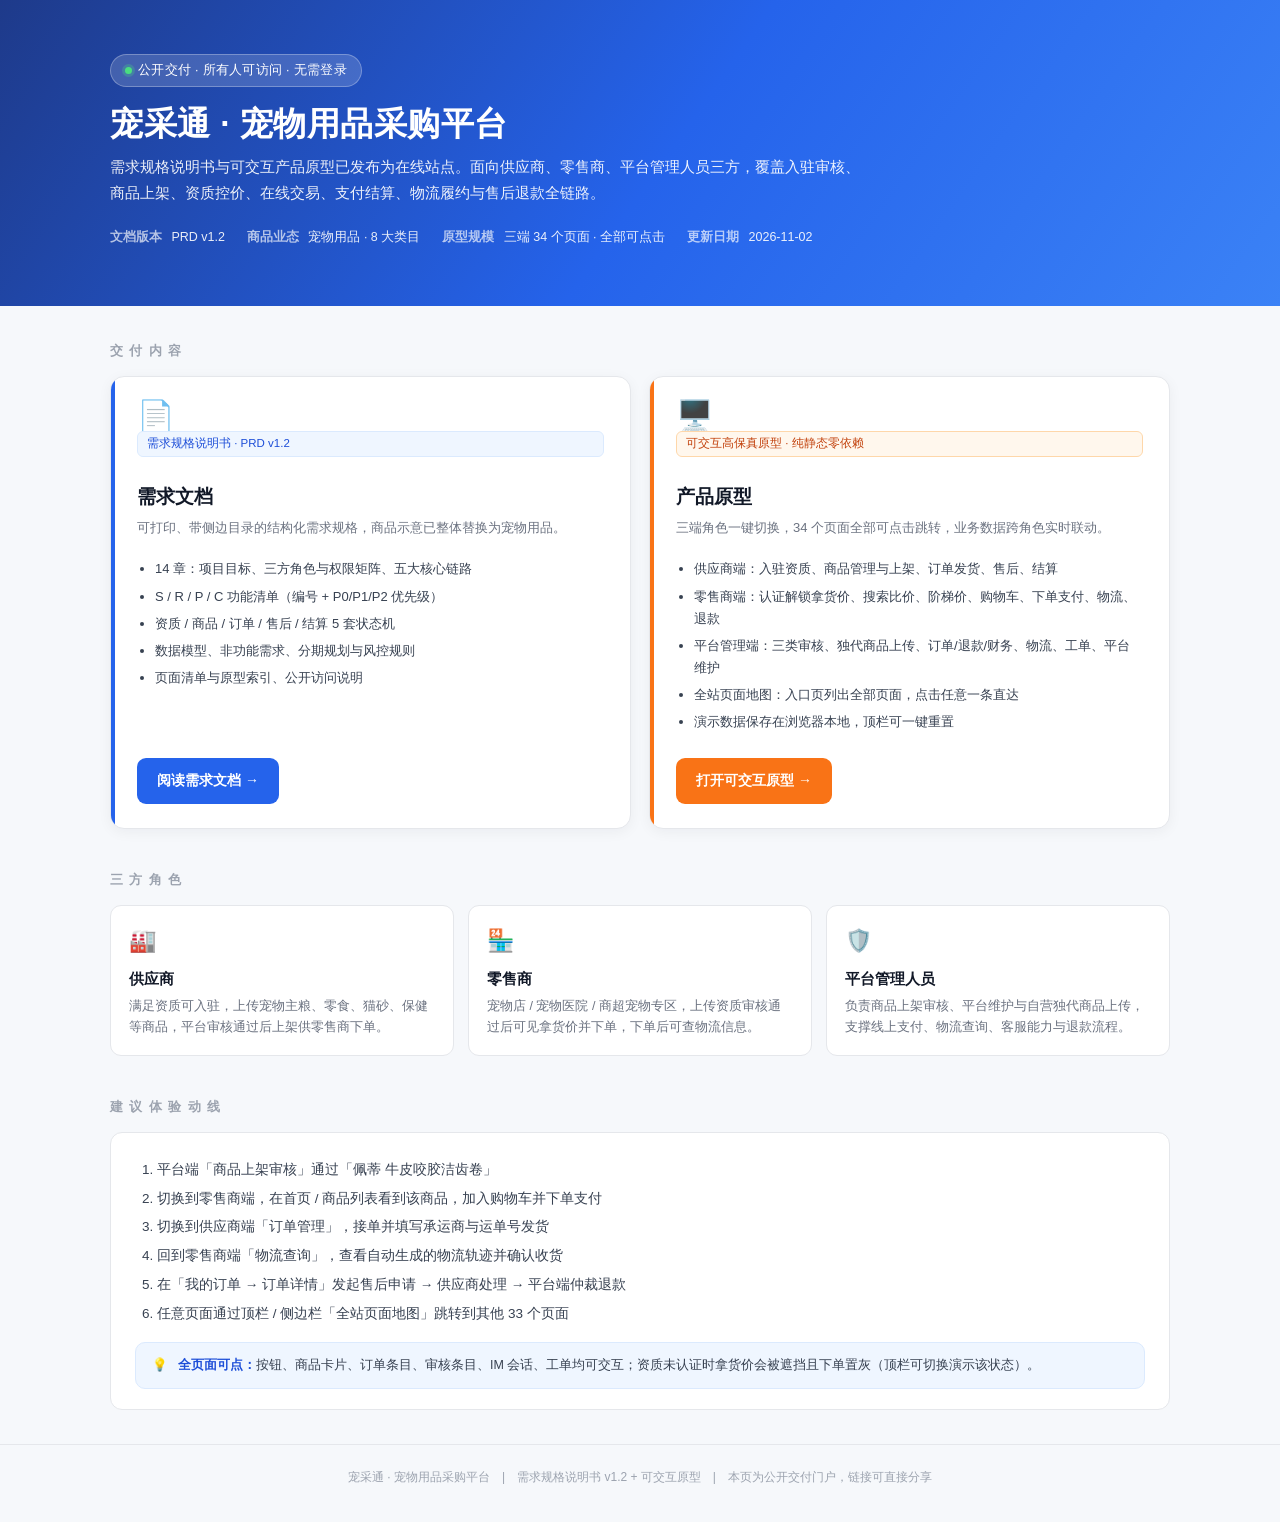
==== index.html @ f3152f4f "feat: 宠采通宠物用品采购平台 PRD 与可交互原型（34 页）" ====
<!DOCTYPE html>
<html lang="zh-CN">
<head>
<meta charset="UTF-8">
<link rel="icon" href="data:image/svg+xml,<svg xmlns='http://www.w3.org/2000/svg' viewBox='0 0 100 100'><text y='.9em' font-size='90'>🐾</text></svg>">
<meta name="viewport" content="width=device-width, initial-scale=1.0">
<title>宠采通 · 宠物用品采购平台｜需求文档与可交互原型</title>
<style>
  :root{
    --brand:#2563eb; --brand-600:#1d4ed8; --brand-50:#eff6ff; --brand-100:#dbeafe;
    --accent:#f97316; --accent-50:#fff7ed; --ok:#16a34a;
    --t1:#111827; --t2:#374151; --t3:#6b7280; --t4:#9ca3af;
    --bd:#e5e7eb; --bg:#f6f8fb; --card:#fff;
  }
  *{box-sizing:border-box}
  body{margin:0;background:var(--bg);color:var(--t1);font-size:14px;line-height:1.7;
    font-family:"PingFang SC","Microsoft YaHei","Helvetica Neue",Arial,sans-serif;-webkit-font-smoothing:antialiased}
  a{color:var(--brand);text-decoration:none}
  a:hover{text-decoration:underline}
  .wrap{max-width:1100px;margin:0 auto;padding:0 20px}
  .hero{background:linear-gradient(125deg,#1e3a8a,#2563eb 52%,#3b82f6);color:#fff;padding:54px 0 58px}
  .hero .wrap{position:relative}
  .badge{display:inline-flex;align-items:center;gap:6px;background:rgba(255,255,255,.16);
    border:1px solid rgba(255,255,255,.28);border-radius:20px;padding:5px 14px;font-size:12.5px;letter-spacing:.3px}
  .badge .dot{width:7px;height:7px;border-radius:50%;background:#4ade80;box-shadow:0 0 0 3px rgba(74,222,128,.25)}
  .hero h1{font-size:33px;margin:16px 0 8px;letter-spacing:.5px;line-height:1.3}
  .hero .sub{font-size:15px;opacity:.92;margin:0;max-width:760px}
  .hero .meta{display:flex;gap:22px;flex-wrap:wrap;margin-top:22px;font-size:12.5px;opacity:.9}
  .hero .meta b{font-weight:600;opacity:.75;margin-right:6px}
  .sec{padding:34px 0}
  .sec-t{font-size:13px;font-weight:700;letter-spacing:1.4px;color:var(--t4);margin:0 0 14px}
  .grid2{display:grid;grid-template-columns:1fr 1fr;gap:18px}
  @media(max-width:820px){.grid2{grid-template-columns:1fr}.hero h1{font-size:26px}}
  .big{background:var(--card);border:1px solid var(--bd);border-radius:14px;padding:24px 26px;
    box-shadow:0 3px 14px rgba(16,24,40,.05);display:flex;flex-direction:column;position:relative;overflow:hidden}
  .big::before{content:"";position:absolute;left:0;top:0;bottom:0;width:4px;background:var(--brand)}
  .big.b::before{background:var(--accent)}
  .big .ico{font-size:30px;line-height:1}
  .big h2{font-size:19px;margin:12px 0 4px}
  .big .desc{color:var(--t3);font-size:13px;margin:0 0 14px}
  .big ul{margin:0 0 20px;padding-left:18px;color:var(--t2);font-size:13px;flex:1}
  .big li{margin:5px 0}
  .big .tagline{display:inline-block;font-size:11.5px;color:var(--brand-600);background:var(--brand-50);
    border:1px solid var(--brand-100);border-radius:6px;padding:2px 9px;margin-bottom:12px}
  .big.b .tagline{color:#c2410c;background:var(--accent-50);border-color:#fed7aa}
  .btn{display:inline-flex;align-items:center;justify-content:center;gap:8px;background:var(--brand);
    color:#fff;border-radius:9px;padding:11px 20px;font-size:14px;font-weight:600;border:0;cursor:pointer}
  .btn:hover{background:var(--brand-600);text-decoration:none}
  .btn.orange{background:var(--accent)}
  .btn.orange:hover{background:#ea580c}
  .btn.ghost{background:#fff;color:var(--brand);border:1px solid var(--bd)}
  .btn.ghost:hover{background:var(--brand-50)}
  .actions{display:flex;gap:10px;flex-wrap:wrap}
  .grid3{display:grid;grid-template-columns:repeat(3,1fr);gap:14px}
  @media(max-width:820px){.grid3{grid-template-columns:1fr}}
  .role{background:#fff;border:1px solid var(--bd);border-radius:11px;padding:16px 18px}
  .role .e{font-size:22px}
  .role h3{font-size:14.5px;margin:8px 0 4px}
  .role p{font-size:12.5px;color:var(--t3);margin:0}
  .flow{background:#fff;border:1px solid var(--bd);border-radius:12px;padding:20px 24px}
  .flow ol{margin:0;padding-left:22px;color:var(--t2);font-size:13.5px}
  .flow li{margin:6px 0}
  .note{display:flex;gap:10px;align-items:flex-start;background:var(--brand-50);border:1px solid var(--brand-100);
    border-radius:10px;padding:12px 16px;font-size:12.5px;color:var(--t2);margin-top:16px}
  .note b{color:var(--brand-600)}
  .foot{border-top:1px solid var(--bd);padding:22px 0 34px;color:var(--t4);font-size:12px;text-align:center}
</style>
</head>
<body>

<div class="hero">
  <div class="wrap">
    <span class="badge"><span class="dot"></span>公开交付 · 所有人可访问 · 无需登录</span>
    <h1>宠采通 · 宠物用品采购平台</h1>
    <p class="sub">需求规格说明书与可交互产品原型已发布为在线站点。面向供应商、零售商、平台管理人员三方，覆盖入驻审核、商品上架、资质控价、在线交易、支付结算、物流履约与售后退款全链路。</p>
    <div class="meta">
      <span><b>文档版本</b> PRD v1.2</span>
      <span><b>商品业态</b> 宠物用品 · 8 大类目</span>
      <span><b>原型规模</b> 三端 34 个页面 · 全部可点击</span>
      <span><b>更新日期</b> 2026-11-02</span>
    </div>
  </div>
</div>

<div class="wrap">
  <div class="sec">
    <p class="sec-t">交 付 内 容</p>
    <div class="grid2">
      <div class="big">
        <div class="ico">📄</div>
        <span class="tagline">需求规格说明书 · PRD v1.2</span>
        <h2>需求文档</h2>
        <p class="desc">可打印、带侧边目录的结构化需求规格，商品示意已整体替换为宠物用品。</p>
        <ul>
          <li>14 章：项目目标、三方角色与权限矩阵、五大核心链路</li>
          <li>S / R / P / C 功能清单（编号 + P0/P1/P2 优先级）</li>
          <li>资质 / 商品 / 订单 / 售后 / 结算 5 套状态机</li>
          <li>数据模型、非功能需求、分期规划与风控规则</li>
          <li>页面清单与原型索引、公开访问说明</li>
        </ul>
        <div class="actions">
          <a class="btn" href="prd.html">阅读需求文档 →</a>
        </div>
      </div>

      <div class="big b">
        <div class="ico">🖥️</div>
        <span class="tagline">可交互高保真原型 · 纯静态零依赖</span>
        <h2>产品原型</h2>
        <p class="desc">三端角色一键切换，34 个页面全部可点击跳转，业务数据跨角色实时联动。</p>
        <ul>
          <li>供应商端：入驻资质、商品管理与上架、订单发货、售后、结算</li>
          <li>零售商端：认证解锁拿货价、搜索比价、阶梯价、购物车、下单支付、物流、退款</li>
          <li>平台管理端：三类审核、独代商品上传、订单/退款/财务、物流、工单、平台维护</li>
          <li>全站页面地图：入口页列出全部页面，点击任意一条直达</li>
          <li>演示数据保存在浏览器本地，顶栏可一键重置</li>
        </ul>
        <div class="actions">
          <a class="btn orange" href="prototype/index.html">打开可交互原型 →</a>
        </div>
      </div>
    </div>
  </div>

  <div class="sec" style="padding-top:6px">
    <p class="sec-t">三 方 角 色</p>
    <div class="grid3">
      <div class="role"><div class="e">🏭</div><h3>供应商</h3><p>满足资质可入驻，上传宠物主粮、零食、猫砂、保健等商品，平台审核通过后上架供零售商下单。</p></div>
      <div class="role"><div class="e">🏪</div><h3>零售商</h3><p>宠物店 / 宠物医院 / 商超宠物专区，上传资质审核通过后可见拿货价并下单，下单后可查物流信息。</p></div>
      <div class="role"><div class="e">🛡️</div><h3>平台管理人员</h3><p>负责商品上架审核、平台维护与自营独代商品上传，支撑线上支付、物流查询、客服能力与退款流程。</p></div>
    </div>
  </div>

  <div class="sec" style="padding-top:6px">
    <p class="sec-t">建 议 体 验 动 线</p>
    <div class="flow">
      <ol>
        <li>平台端「商品上架审核」通过「佩蒂 牛皮咬胶洁齿卷」</li>
        <li>切换到零售商端，在首页 / 商品列表看到该商品，加入购物车并下单支付</li>
        <li>切换到供应商端「订单管理」，接单并填写承运商与运单号发货</li>
        <li>回到零售商端「物流查询」，查看自动生成的物流轨迹并确认收货</li>
        <li>在「我的订单 → 订单详情」发起售后申请 → 供应商处理 → 平台端仲裁退款</li>
        <li>任意页面通过顶栏 / 侧边栏「全站页面地图」跳转到其他 33 个页面</li>
      </ol>
      <div class="note"><span>💡</span><div><b>全页面可点：</b>按钮、商品卡片、订单条目、审核条目、IM 会话、工单均可交互；资质未认证时拿货价会被遮挡且下单置灰（顶栏可切换演示该状态）。</div></div>
    </div>
  </div>
</div>

<div class="foot">宠采通 · 宠物用品采购平台　|　需求规格说明书 v1.2 + 可交互原型　|　本页为公开交付门户，链接可直接分享</div>

</body>
</html>
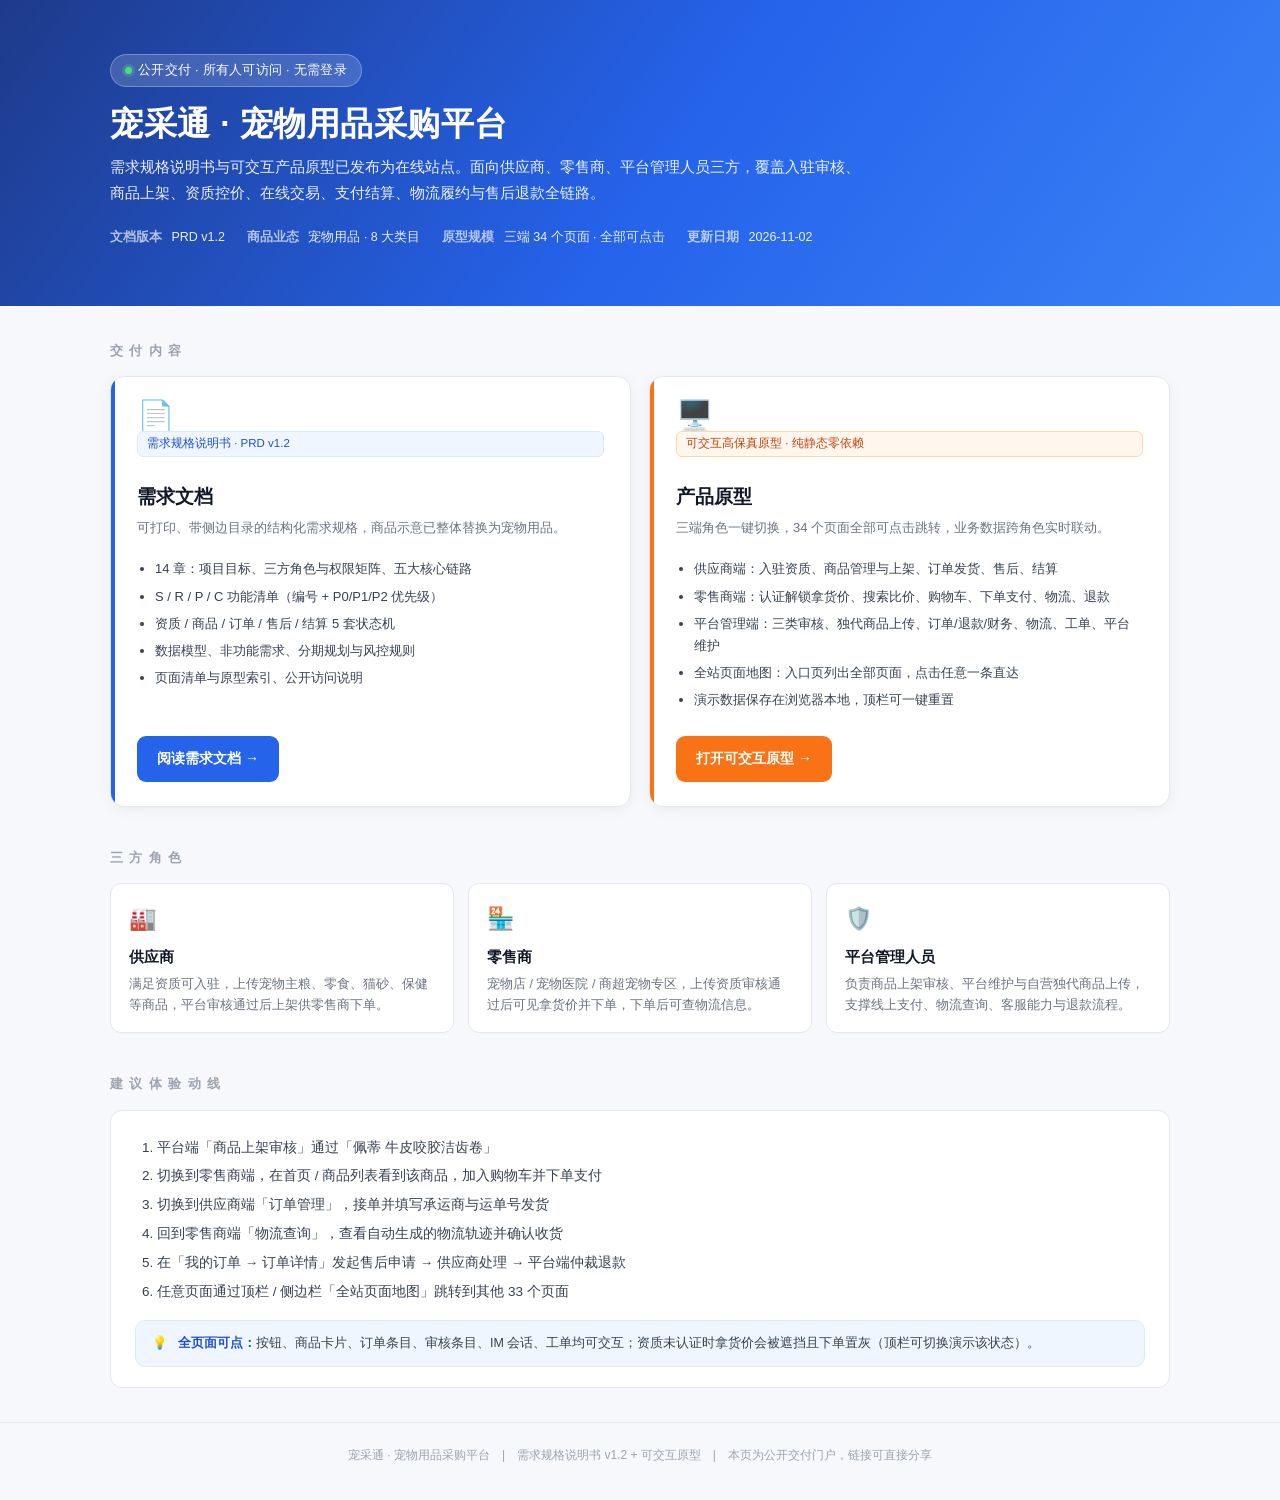
==== commit 980be4ed: "refactor: 移除阶梯价/多档定价，改为全平台统一拿货价" ====
--- a/index.html
+++ b/index.html
@@ -110,7 +110,7 @@
         <p class="desc">三端角色一键切换，34 个页面全部可点击跳转，业务数据跨角色实时联动。</p>
         <ul>
           <li>供应商端：入驻资质、商品管理与上架、订单发货、售后、结算</li>
-          <li>零售商端：认证解锁拿货价、搜索比价、阶梯价、购物车、下单支付、物流、退款</li>
+          <li>零售商端：认证解锁拿货价、搜索比价、购物车、下单支付、物流、退款</li>
           <li>平台管理端：三类审核、独代商品上传、订单/退款/财务、物流、工单、平台维护</li>
           <li>全站页面地图：入口页列出全部页面，点击任意一条直达</li>
           <li>演示数据保存在浏览器本地，顶栏可一键重置</li>
